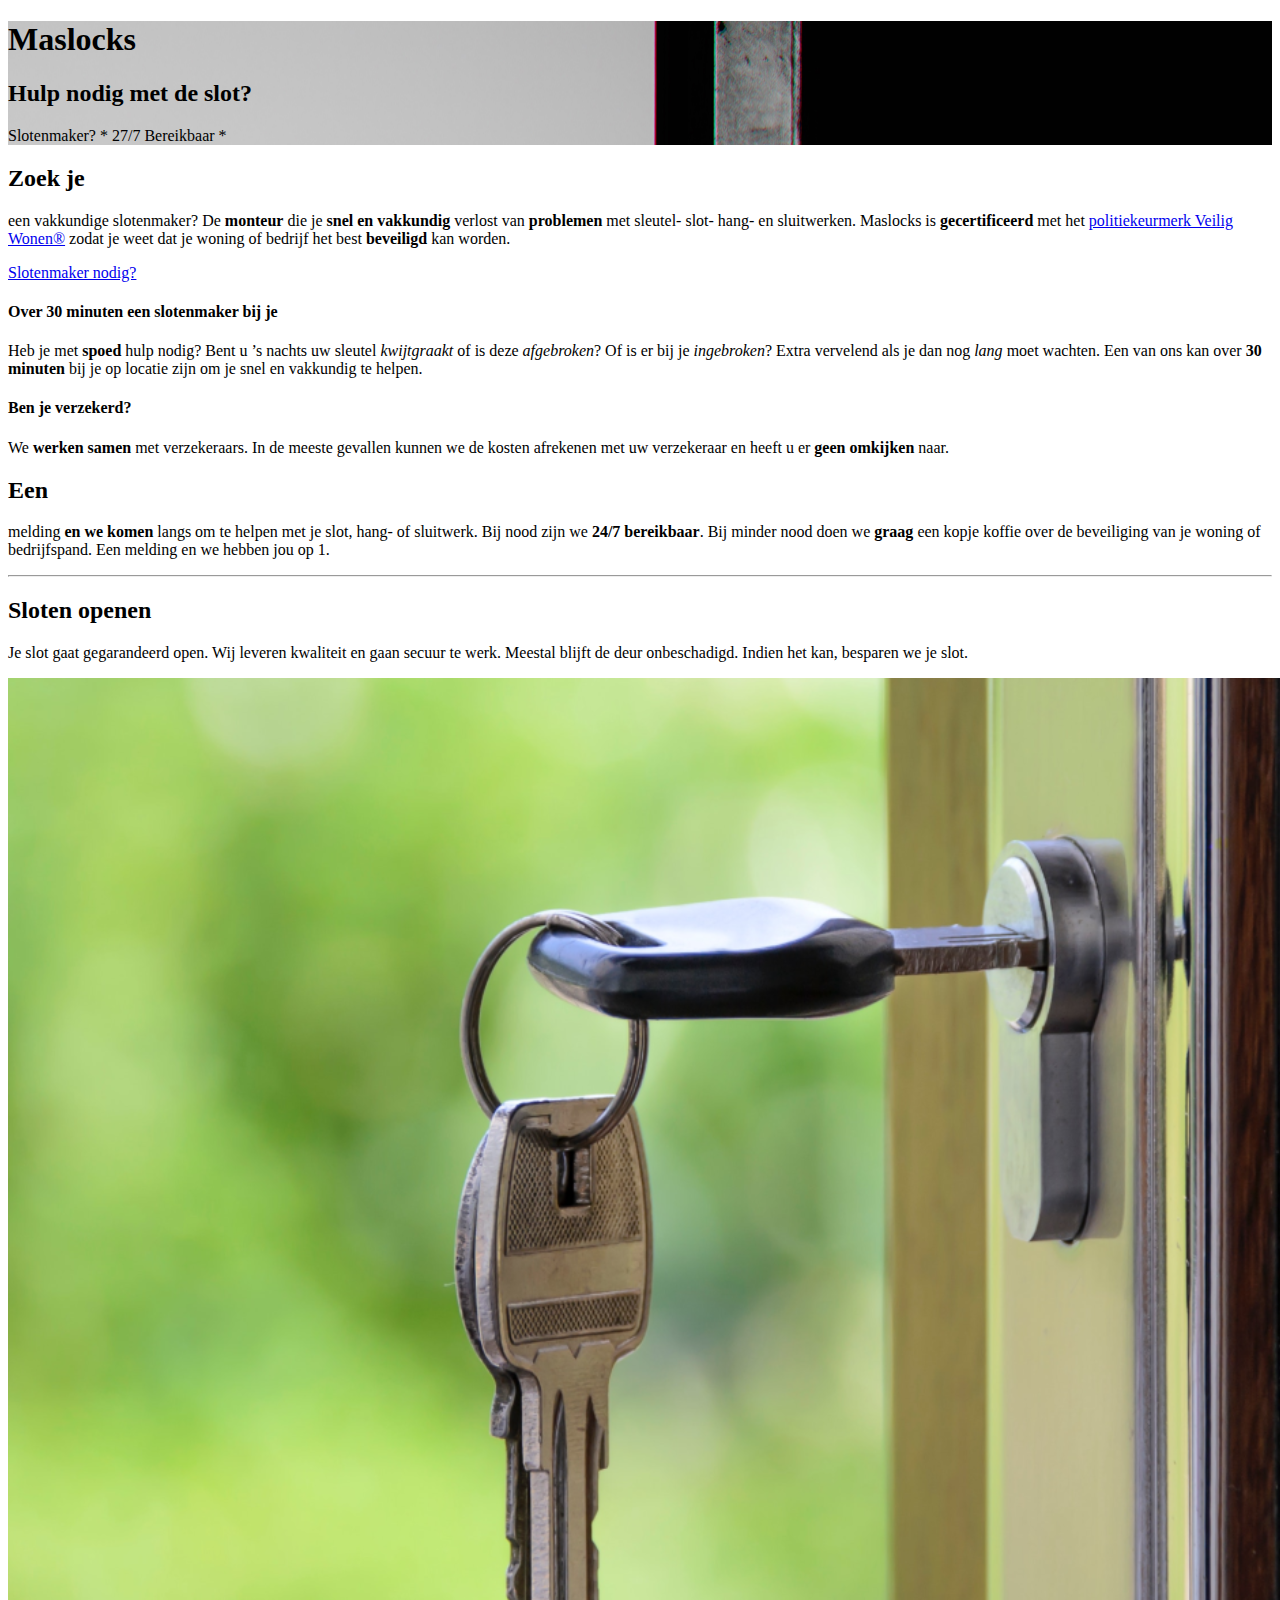
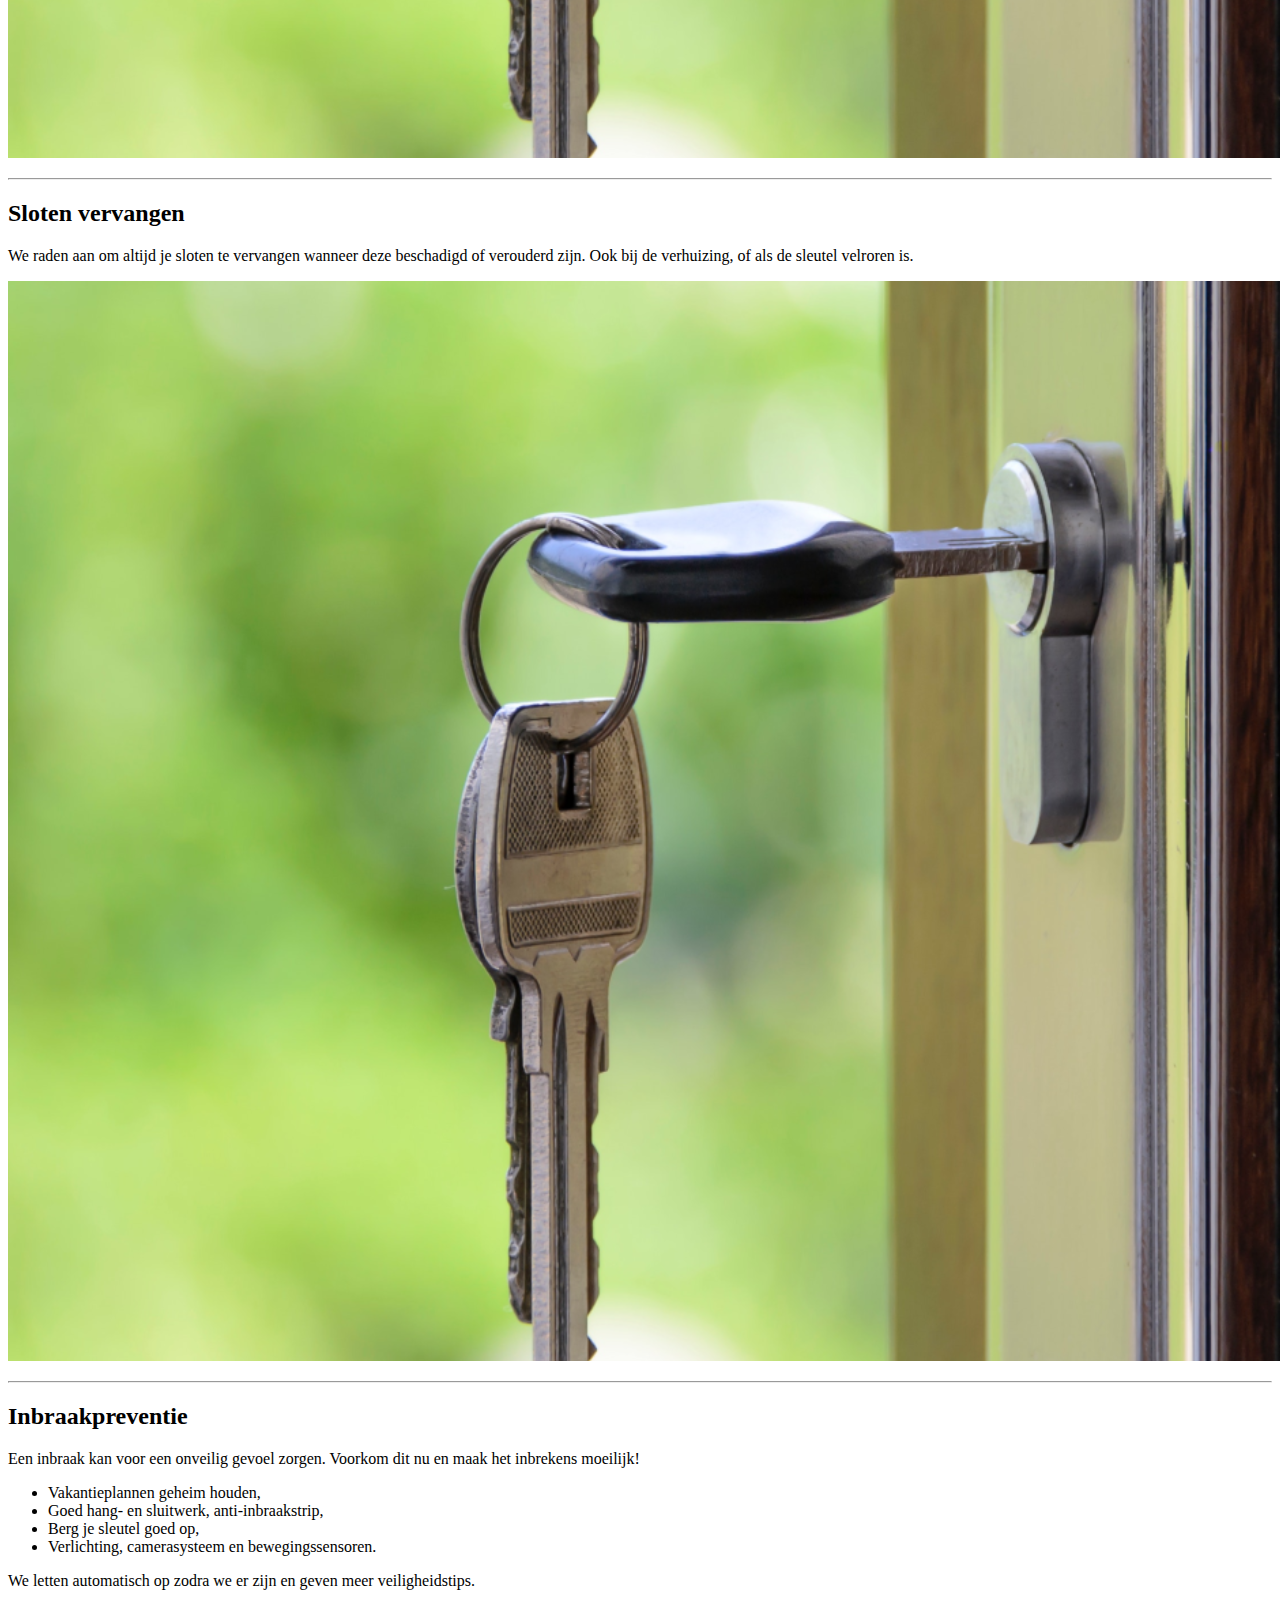
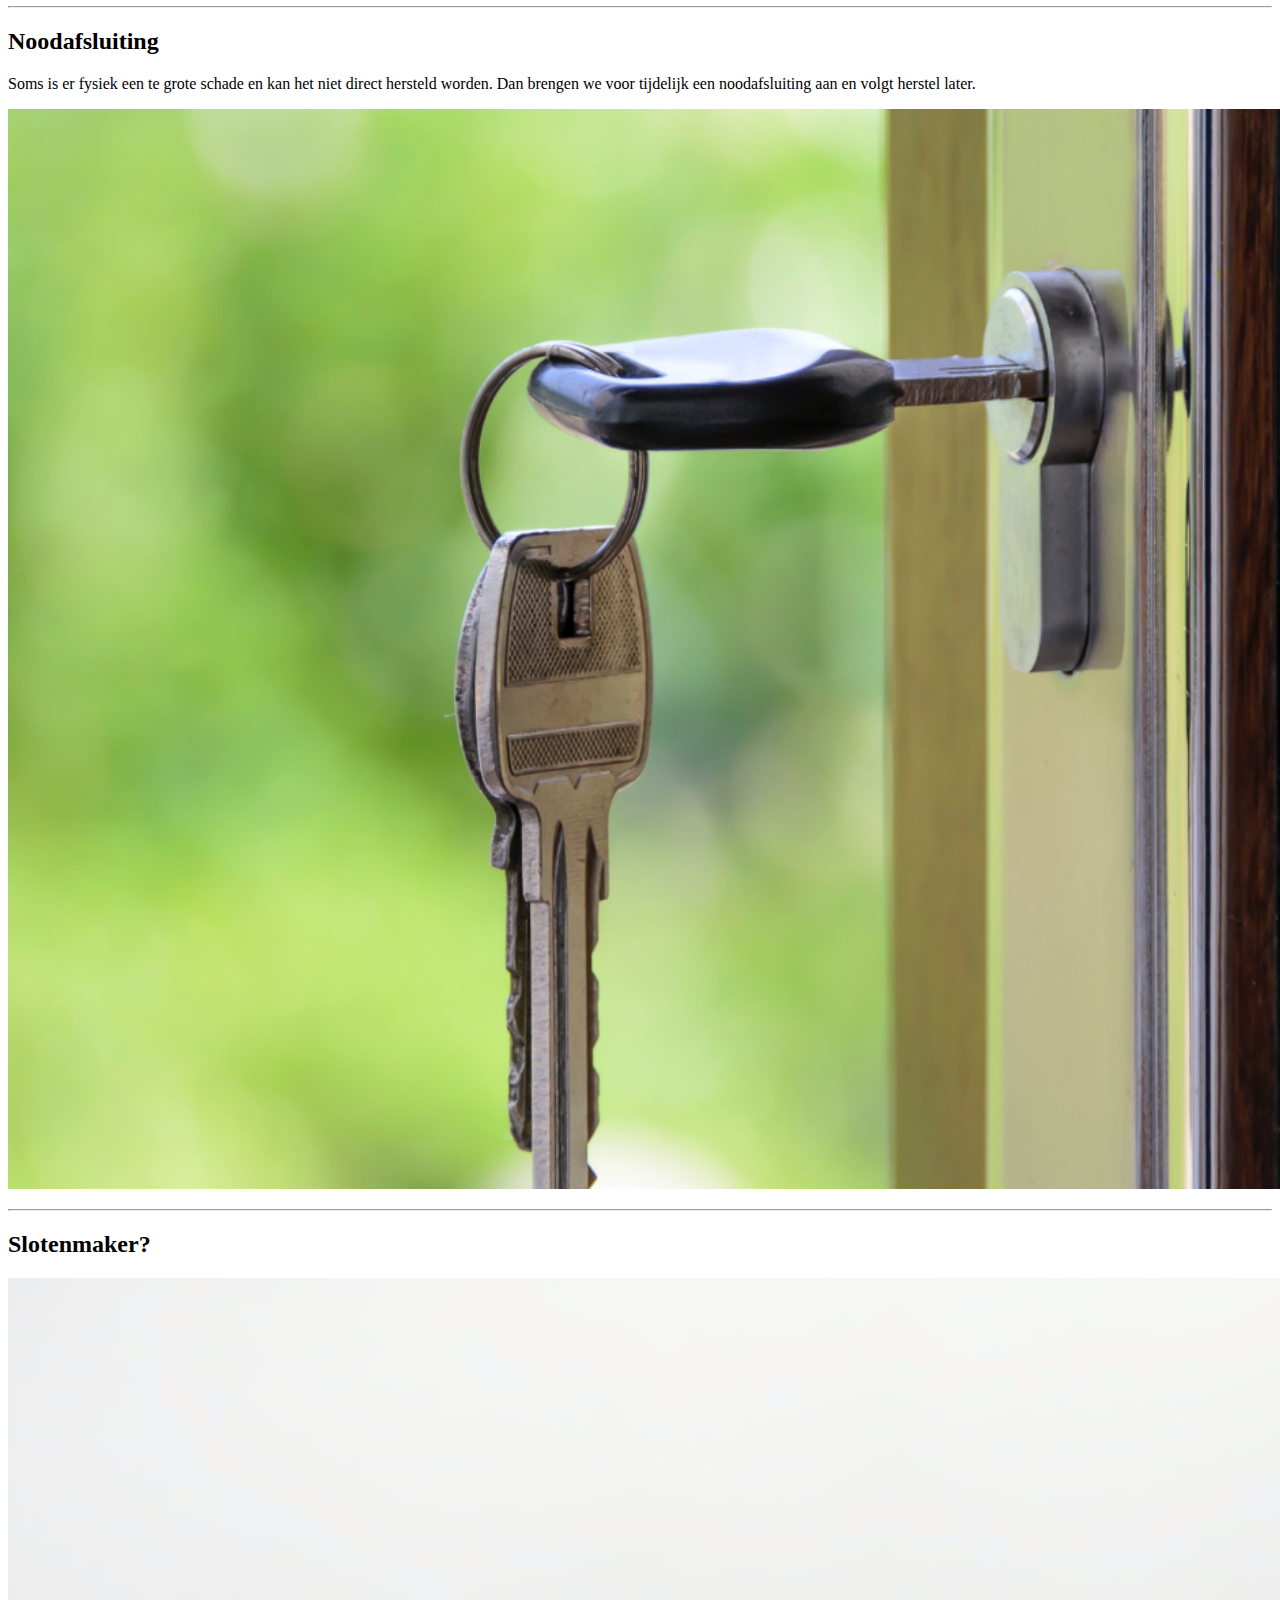
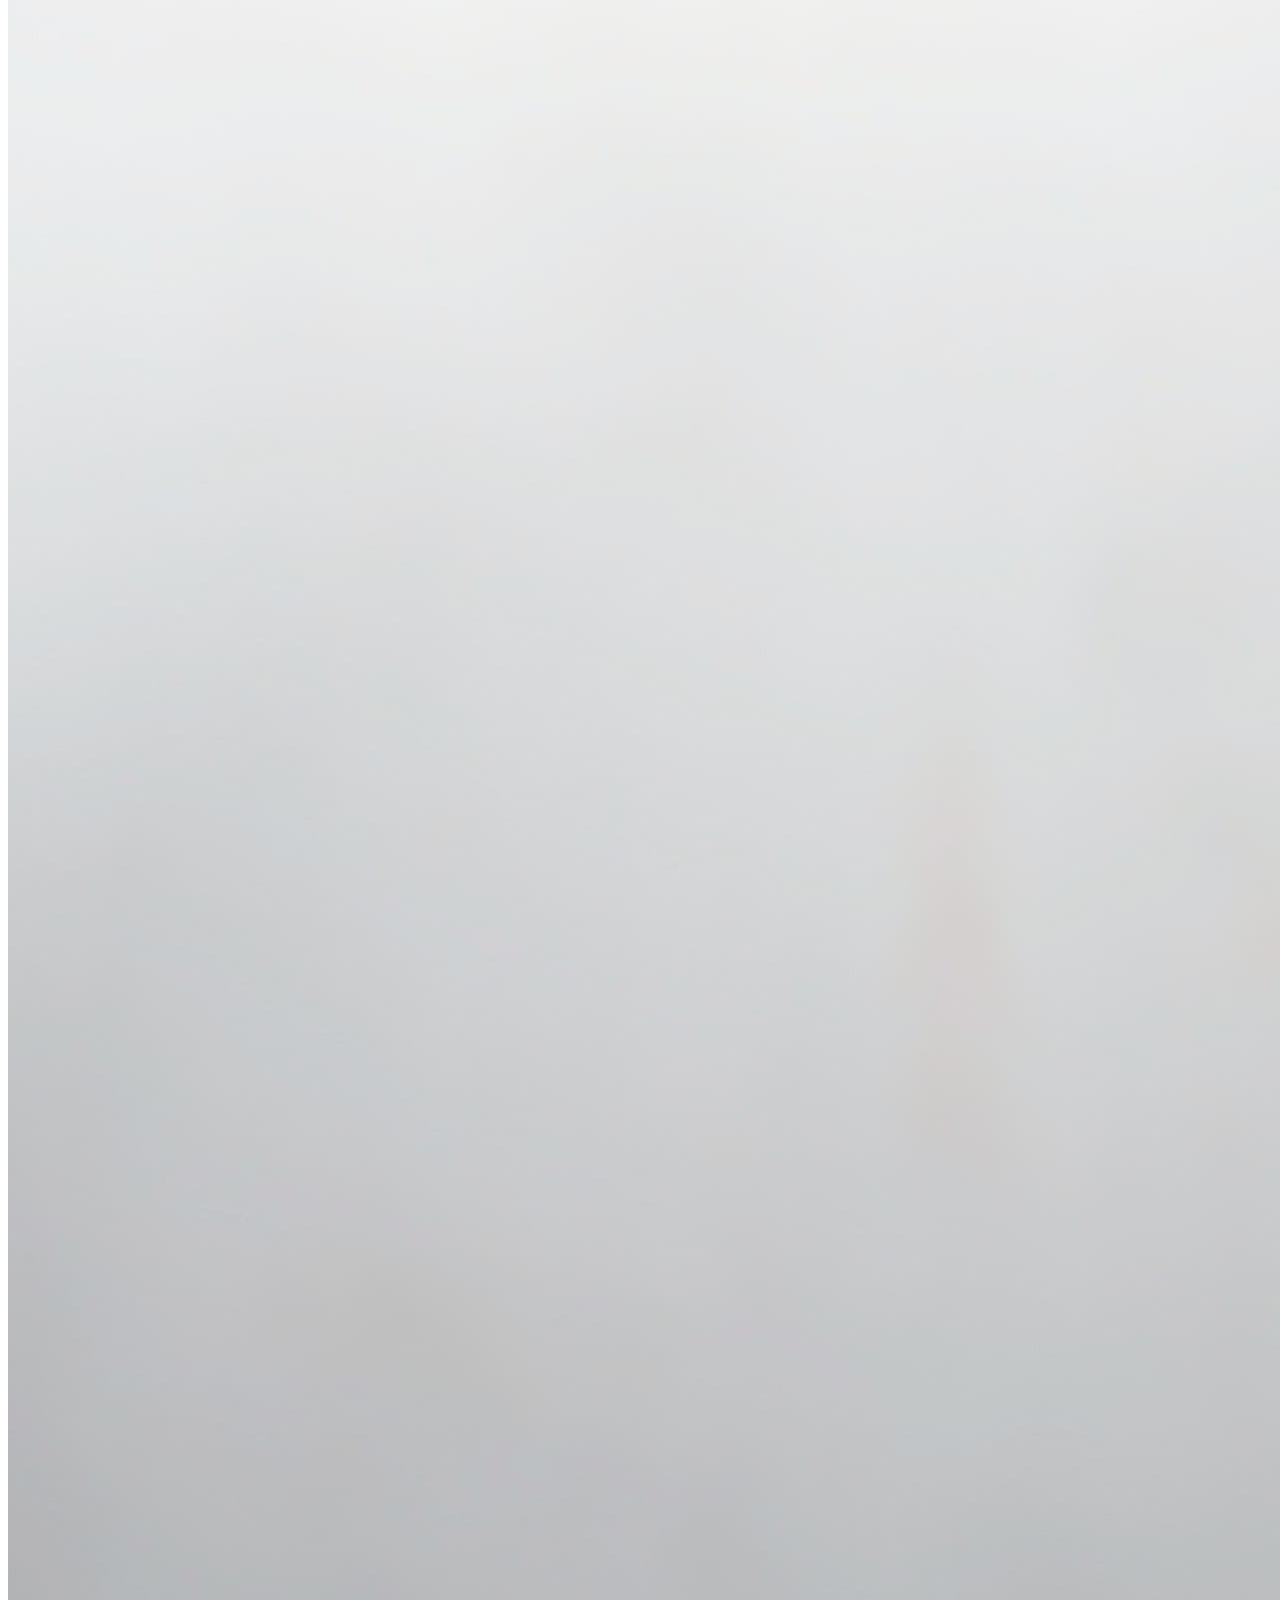
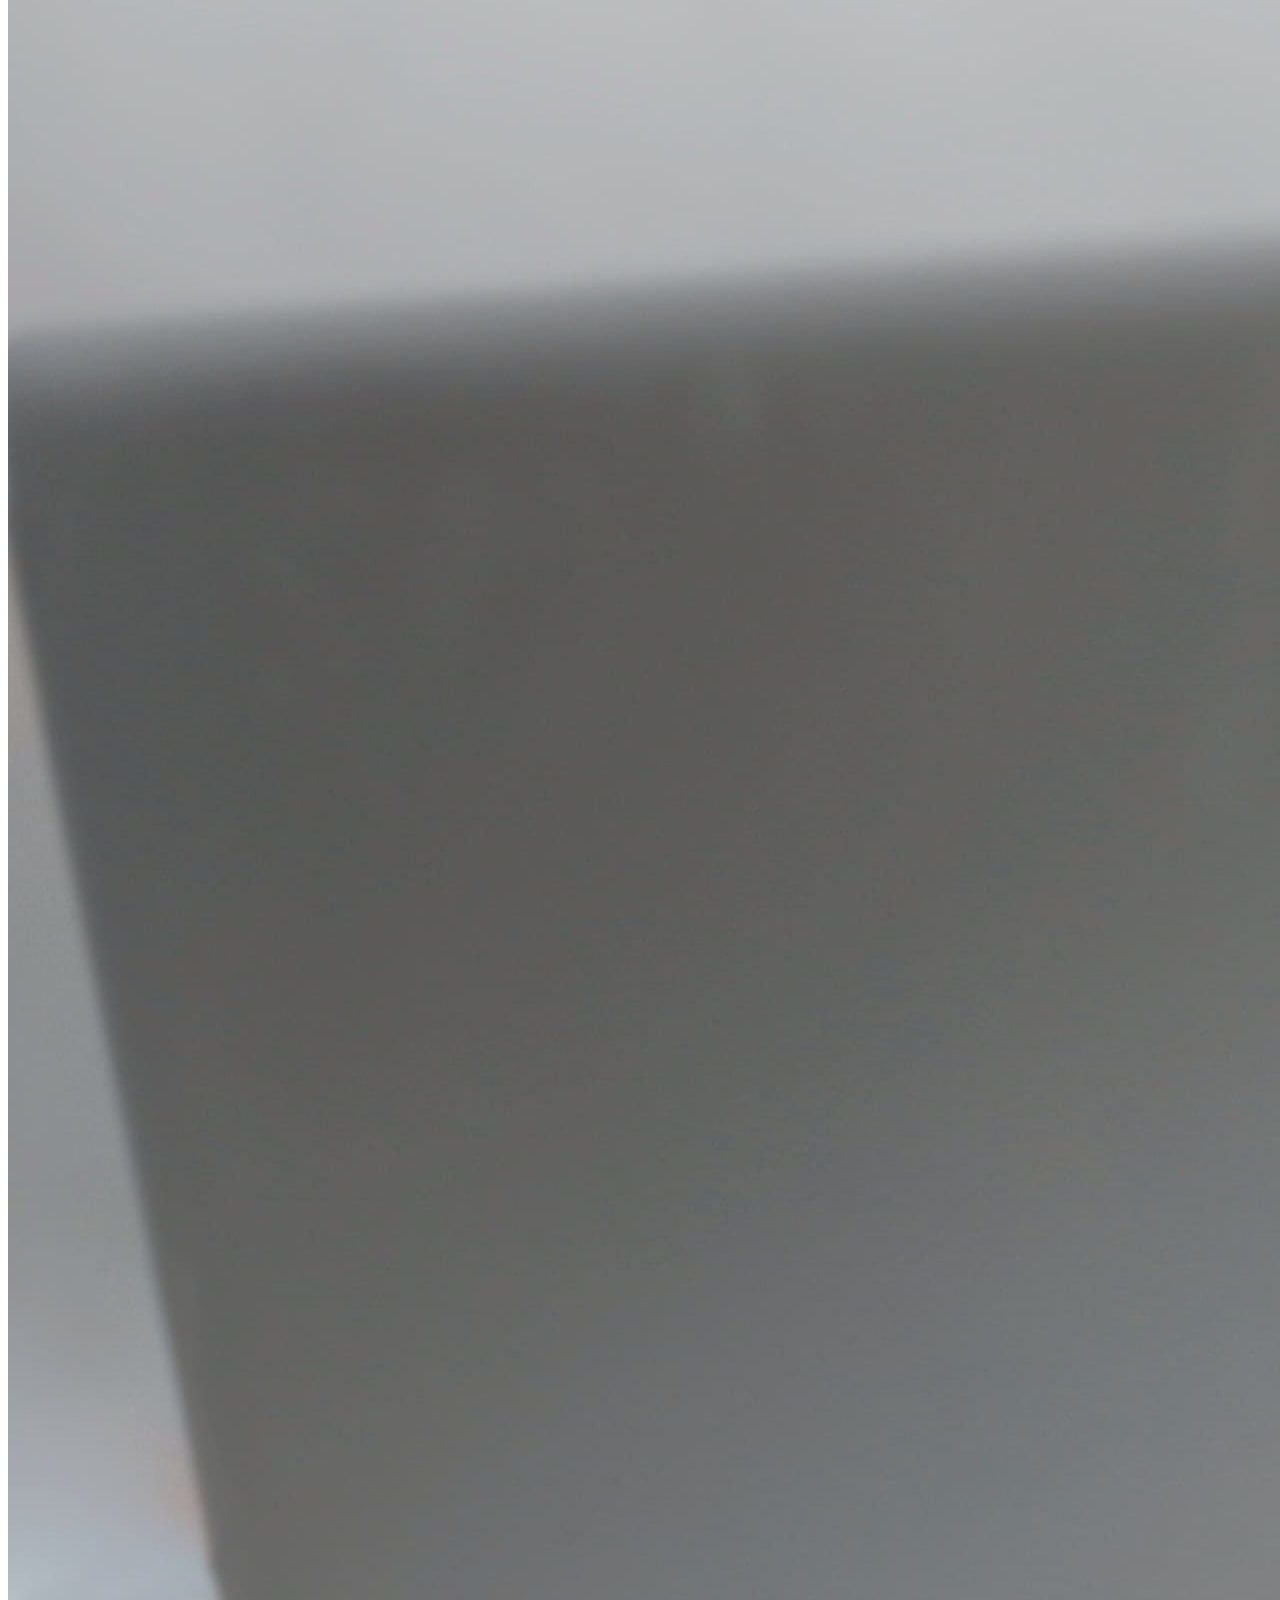
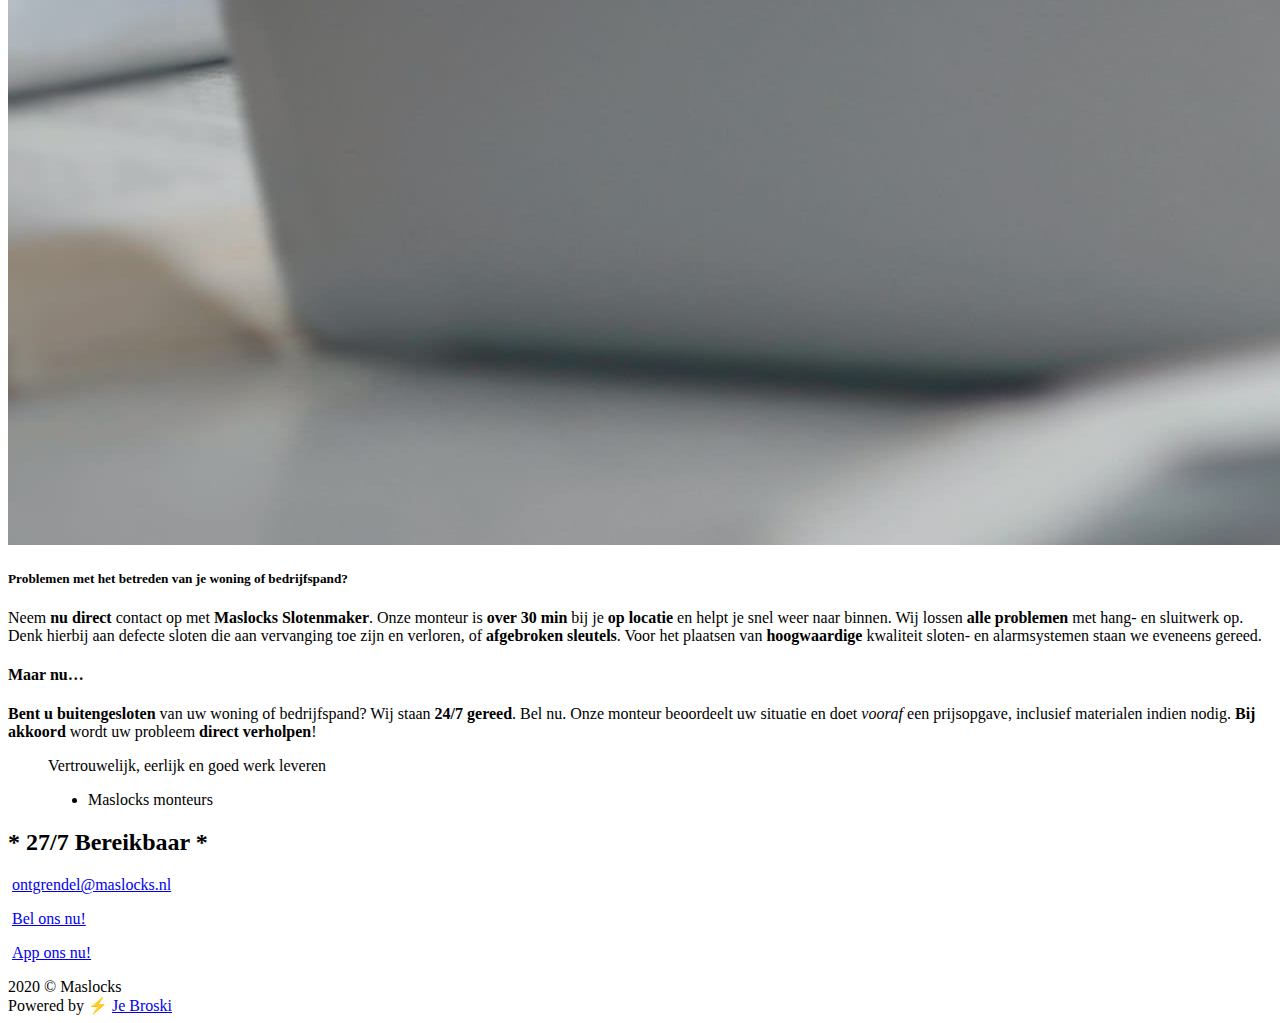
==== index.html @ ec779154 "0.1" ====
<!DOCTYPE html>
<html><meta http-equiv="Content-Type" content="text/html" charset="UTF-8" />
<meta http-equiv="X-UA-Compatible" content="IE=edge,chrome=1" />

<title>Maslocks</title>


  <link rel="shortcut icon" href="https://example.com/images/favicon.png" type="image/png"
/>


  <meta name="description" content="Maslocks slogan"
/>

  <meta name="keywords" content="some, keywords, for, seo, you, know, google, duckduckgo, and, such"
/>
<meta name="referrer" content="no-referrer-when-downgrade" />

<meta name="HandheldFriendly" content="True" />
<meta name="MobileOptimized" content="320" />
<meta name="viewport" content="width=device-width, initial-scale=1.0" />

<link rel="stylesheet" href="https://example.com/css/screen.css" />
<link
  href="https://fonts.googleapis.com/css?family=Open+Sans+Condensed:300,300italic,700"
  rel="stylesheet"
  type="text/css"
/>
<link
  href="https://fonts.googleapis.com/css?family=Oswald:400,300,700|Open+Sans:300italic,400italic,600italic,700italic,800italic,400,300,600,700,800|Roboto+Slab:400,100,300,700"
  rel="stylesheet"
  type="text/css"
/>
<link
  rel="stylesheet"
  href="https://example.com/font-awesome/css/font-awesome.min.css"
/>

<meta property="og:title" content="" />
<meta property="og:description" content="Maslocks slogan" />
<meta property="og:type" content="website" />
<meta property="og:url" content="https://example.com/" />
<meta property="og:image" content="https://example.com/images/cover-image.jpg"/>
<meta property="og:site_name" content="Maslocks" />

<meta name="twitter:card" content="summary_large_image"/>
<meta name="twitter:image" content="https://example.com/images/cover-image.jpg"/>

<meta name="twitter:title" content=""/>
<meta name="twitter:description" content="Maslocks slogan"/>

<meta itemprop="name" content="">
<meta itemprop="description" content="Maslocks slogan">
















<link
  rel="apple-touch-icon"
  sizes="180x180"
  href="https://example.com/images/apple-touch-icon.png"
/>
<link
  rel="icon"
  type="image/png"
  sizes="32x32"
  href="https://example.com/images/favicon-32x32.png"
/>
<link
  rel="icon"
  type="image/png"
  sizes="16x16"
  href="https://example.com/images/favicon-16x16.png"
/>
<body>


<header id="site-head" style="background-image: url(images/cover.png)">
    <div class="vertical">
        <div id="site-head-content" class="inner">

            <h1 class="blog-title">Maslocks</h1>
            <h2 class="blog-description">Hulp nodig met de slot?</h2>

            
                 <a class='btn site-menu' data-title-anchor='slotenmaker'>Slotenmaker?</a>
            
                 <a class='btn site-menu' data-title-anchor='-277-bereikbaar-'>* 27/7 Bereikbaar *</a>
            
            <i id='header-arrow' class="fa fa-angle-down"></i>
        </div>
    </div>
</header>
<main class="content" role="main">

    <div class='fixed-nav'>
    </div>
    
        <div class='post-holder'>
            <article id='zoek-je' class='post first'>
                <header class="post-header">
                    <h2 class="post-title">Zoek je</h2>
                </header>
                <section class="post-content">
                    <p>een vakkundige slotenmaker? De <strong>monteur</strong> die je <strong>snel en vakkundig</strong> verlost van <strong>problemen</strong> met sleutel- slot- hang- en sluitwerken. Maslocks is <strong>gecertificeerd</strong> met het <a href="https://www.politiekeurmerk.nl/pkvw-bedrijven">politiekeurmerk Veilig Wonen®</a> zodat je weet dat je woning of bedrijf het best <strong>beveiligd</strong> kan worden.</p>
<p><a href="#">Slotenmaker nodig?</a></p>
<h4 id="over-30-minuten-een-slotenmaker-bij-je">Over 30 minuten een slotenmaker bij je</h4>
<p>Heb je met <strong>spoed</strong> hulp nodig? Bent u &rsquo;s nachts uw sleutel <em>kwijtgraakt</em> of is deze <em>afgebroken</em>? Of is er bij je <em>ingebroken</em>? Extra vervelend als je dan nog <em>lang</em> moet wachten. Een van ons kan over <strong>30 minuten</strong> bij je op locatie zijn om je snel en vakkundig te helpen.</p>
<h4 id="ben-je-verzekerd">Ben je verzekerd?</h4>
<p>We <strong>werken samen</strong> met verzekeraars. In de meeste gevallen kunnen we de kosten afrekenen met uw verzekeraar en heeft u er <strong>geen omkijken</strong> naar.</p>

                </section>
            </article>
            <div class='post-after'></div>
        </div>
    
        <div class='post-holder'>
            <article id='een' class='post '>
                <header class="post-header">
                    <h2 class="post-title">Een</h2>
                </header>
                <section class="post-content">
                    <p>melding <strong>en we komen</strong> langs om te helpen met je slot, hang- of sluitwerk. Bij nood zijn we <strong>24/7 bereikbaar</strong>. Bij minder nood doen we <strong>graag</strong> een kopje koffie over de beveiliging van je woning of bedrijfspand. Een melding en we hebben jou op 1.</p>
<hr>
<h2 id="sloten-openen">Sloten openen</h2>
<p>Je slot gaat gegarandeerd open. Wij leveren kwaliteit en gaan secuur te werk. Meestal blijft de deur onbeschadigd. Indien het kan, besparen we je slot.</p>
<p><img src="images/cover-image.png" alt="Sloten openen"></p>
<hr>
<h2 id="sloten-vervangen">Sloten vervangen</h2>
<p>We raden aan om altijd je sloten te vervangen wanneer deze beschadigd of verouderd zijn. Ook bij de verhuizing, of als de sleutel velroren is.</p>
<p><img src="images/cover-image.png" alt="Sloten vervangen"></p>
<hr>
<h2 id="inbraakpreventie">Inbraakpreventie</h2>
<p>Een inbraak kan voor een onveilig gevoel zorgen. Voorkom dit nu en maak het inbrekens moeilijk!</p>
<ul>
<li>Vakantieplannen geheim houden,</li>
<li>Goed hang- en sluitwerk, anti-inbraakstrip,</li>
<li>Berg je sleutel goed op,</li>
<li>Verlichting, camerasysteem en bewegingssensoren.</li>
</ul>
<p>We letten automatisch op zodra we er zijn en geven meer veiligheidstips.</p>
<hr>
<h2 id="noodafsluiting">Noodafsluiting</h2>
<p>Soms is er fysiek een te grote schade en kan het niet direct hersteld worden. Dan brengen we voor tijdelijk een noodafsluiting aan en volgt herstel later.</p>
<p><img src="images/cover-image.png" alt="Sloten openen"></p>
<hr>

                </section>
            </article>
            <div class='post-after'></div>
        </div>
    
        <div class='post-holder'>
            <article id='slotenmaker' class='post '>
                <header class="post-header">
                    <h2 class="post-title">Slotenmaker?</h2>
                </header>
                <section class="post-content">
                    <p><img src="images/happy-ethnic-woman-sitting-at-table-with-laptop-3769021.jpg" alt="Jane Doe"></p>
<h5 id="problemen-met-het-betreden-van-je-woning-of-bedrijfspand">Problemen met het betreden van je woning of bedrijfspand?</h5>
<p>Neem <strong>nu direct</strong> contact op met <strong>Maslocks Slotenmaker</strong>. Onze monteur is <strong>over 30 min</strong> bij je <strong>op locatie</strong> en helpt je snel weer naar binnen.
Wij lossen <strong>alle problemen</strong> met hang- en sluitwerk op. Denk hierbij aan defecte sloten die aan vervanging toe zijn en verloren, of <strong>afgebroken sleutels</strong>. Voor het plaatsen van <strong>hoogwaardige</strong> kwaliteit sloten- en alarmsystemen staan we eveneens gereed.</p>
<h4 id="maar-nu">Maar nu&hellip;</h4>
<p><strong>Bent u buitengesloten</strong> van uw woning of bedrijfspand? Wij staan <strong>24/7 gereed</strong>. Bel nu. Onze monteur beoordeelt uw situatie en doet <em>vooraf</em> een prijsopgave, inclusief materialen indien nodig. <strong>Bij akkoord</strong> wordt uw probleem <strong>direct verholpen</strong>!</p>
<blockquote>
<p>Vertrouwelijk, eerlijk en goed werk leveren</p>
<ul>
<li>Maslocks monteurs</li>
</ul>
</blockquote>

                </section>
            </article>
            <div class='post-after'></div>
        </div>
    
        <div class='post-holder'>
            <article id='-277-bereikbaar-' class='post last'>
                <header class="post-header">
                    <h2 class="post-title">* 27/7 Bereikbaar *</h2>
                </header>
                <section class="post-content">
                    <p><i class="fa fa-envelope"></i>
 <a href="mailto:slotenmakermaslocks@gmail.com?subject=Een%20vraag%20over%20een%20goed%20slot.&amp;body=Hoi%20Maslocks%20Slotenmaker%2C%0D%0A%0D%0A(Uw%20bericht)%0D%0A%0D%0AGroet%2C%0D%0A%0D%0A(Uw%20naam)">ontgrendel@maslocks.nl</a></p>
<p><i class="fa fa-phone"></i>
 <a href="tel:0686381121">Bel ons nu!</a></p>
<p><i class="fa fa-whatsapp"></i>
 <a href="https://api.whatsapp.com/send?phone=0686381121&amp;text=%F0%9F%86%98Maslocks!%C2%A0Help,%C2%A0ik%C2%A0wil%C2%A0naar%C2%A0binnen!">App ons nu!</a></p>

                </section>
            </article>
            <div class='post-after'></div>
        </div>
    
</main>
<footer class="site-footer">
  <div class="inner">
    
      <section class="copyright">2020 © Maslocks</section>


    <section></section>
    
      <section>
        Powered by ⚡
        <a href="#" title="Jan Raasch">Je Broski</a>
      </section>

  </div>
</footer>

    <script
      type="text/javascript"
      src="https://code.jquery.com/jquery-1.11.3.min.js"
    ></script>

    
    <script type="text/javascript" src='https://example.com/js/icons.js'></script>
    <script type="text/javascript" src='https://example.com/js/index.js'></script>
    
</body>
</html>
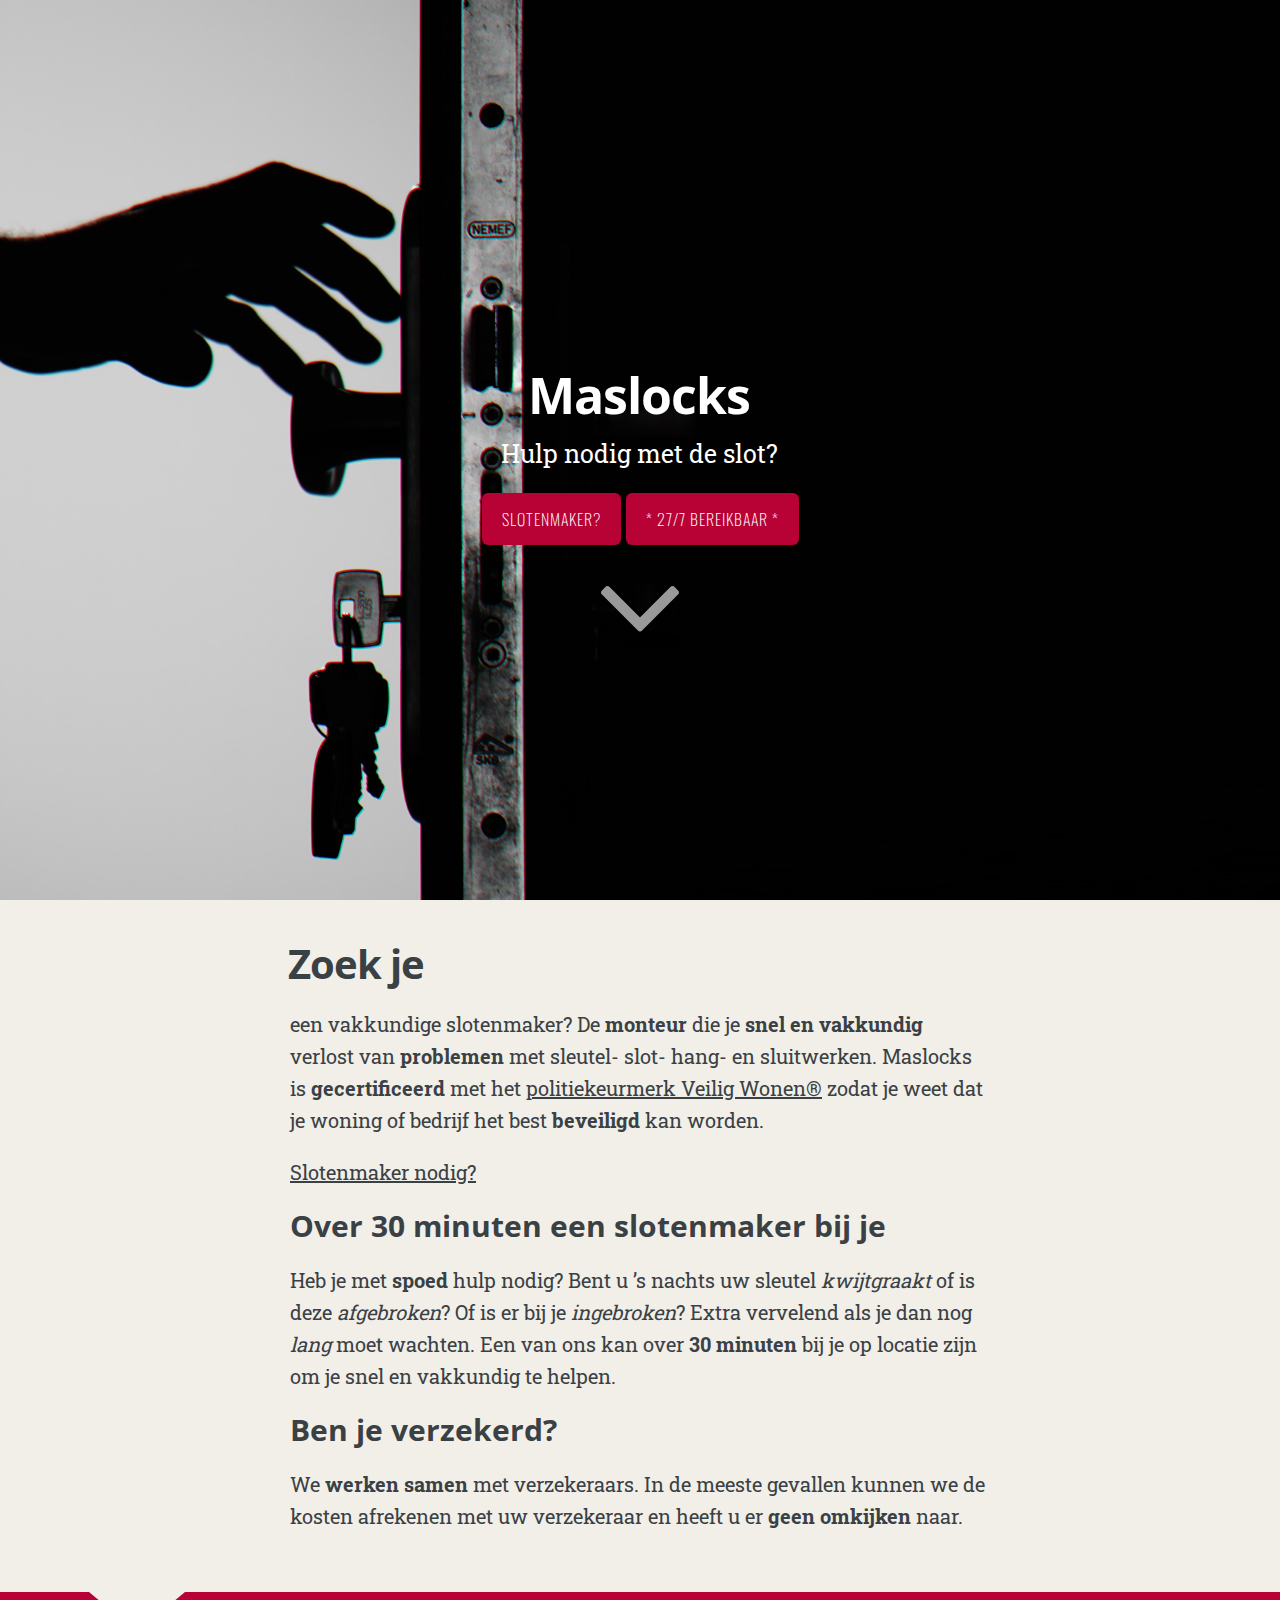
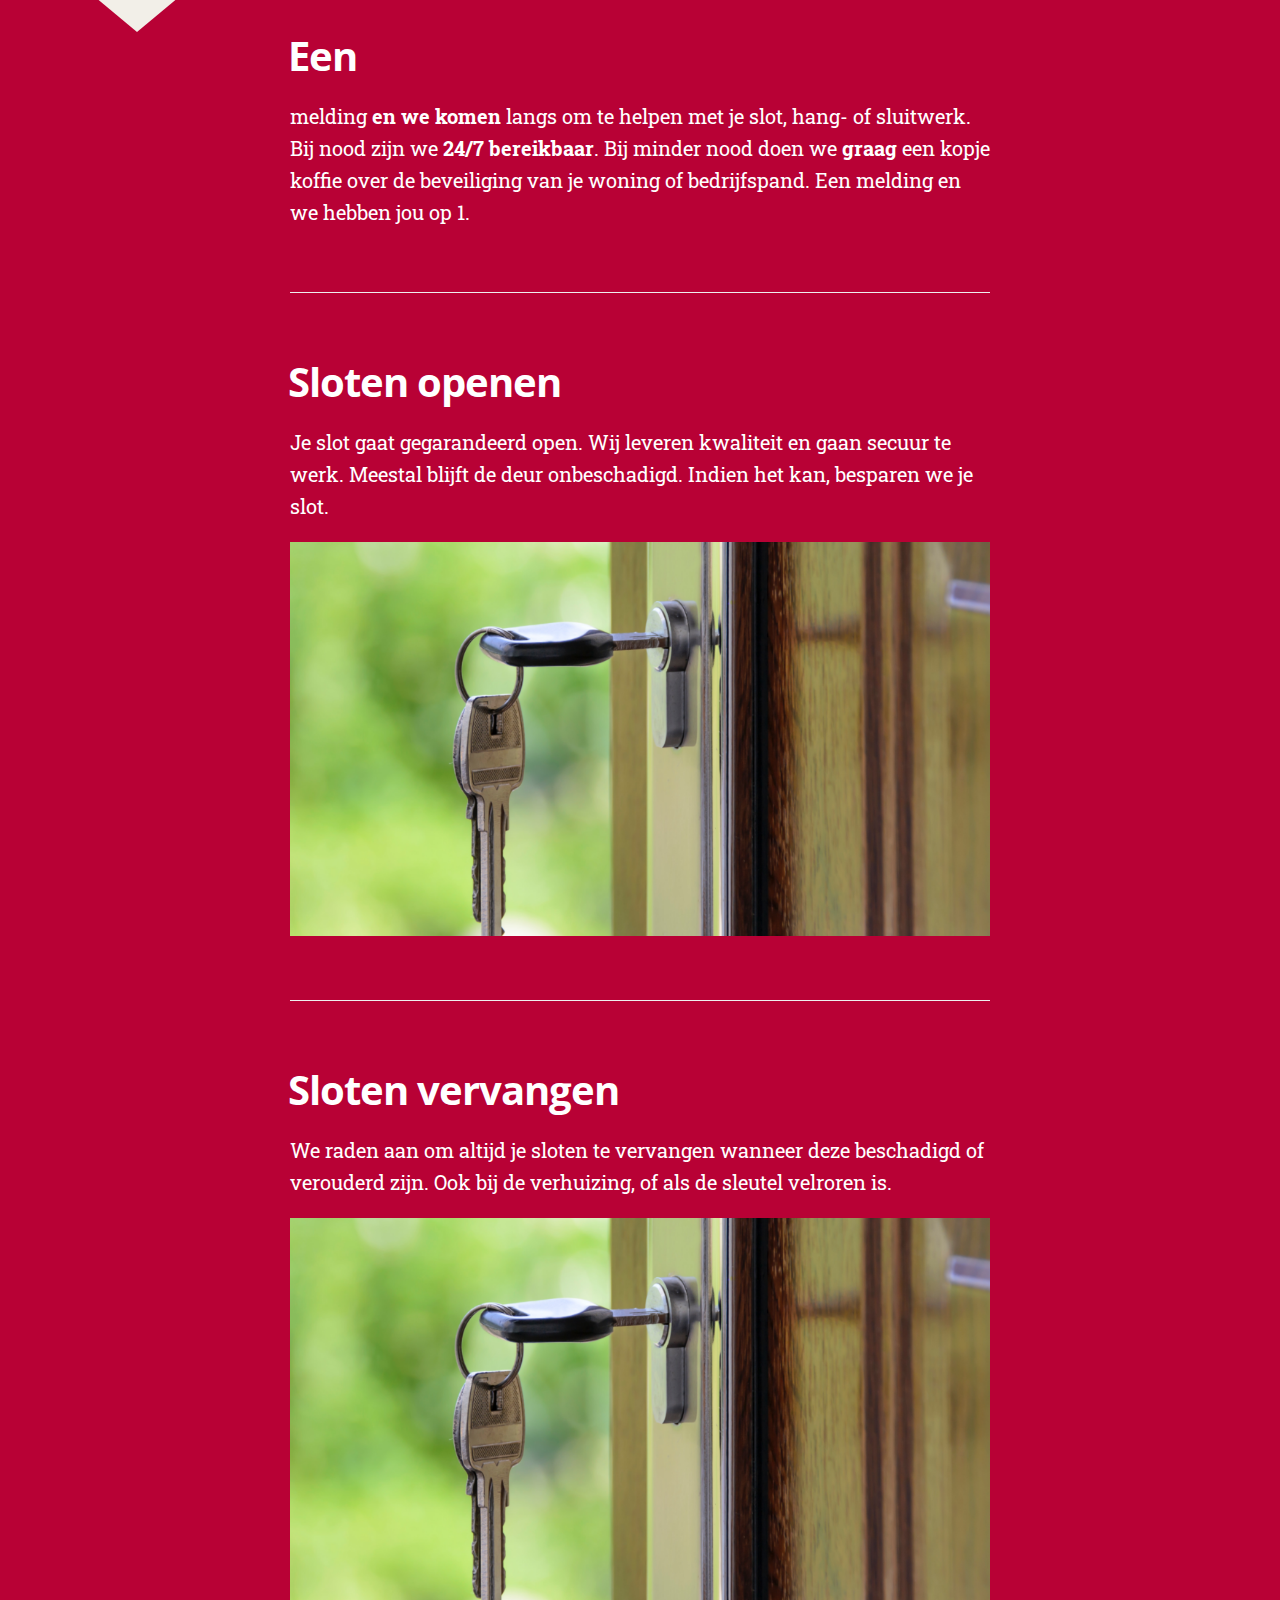
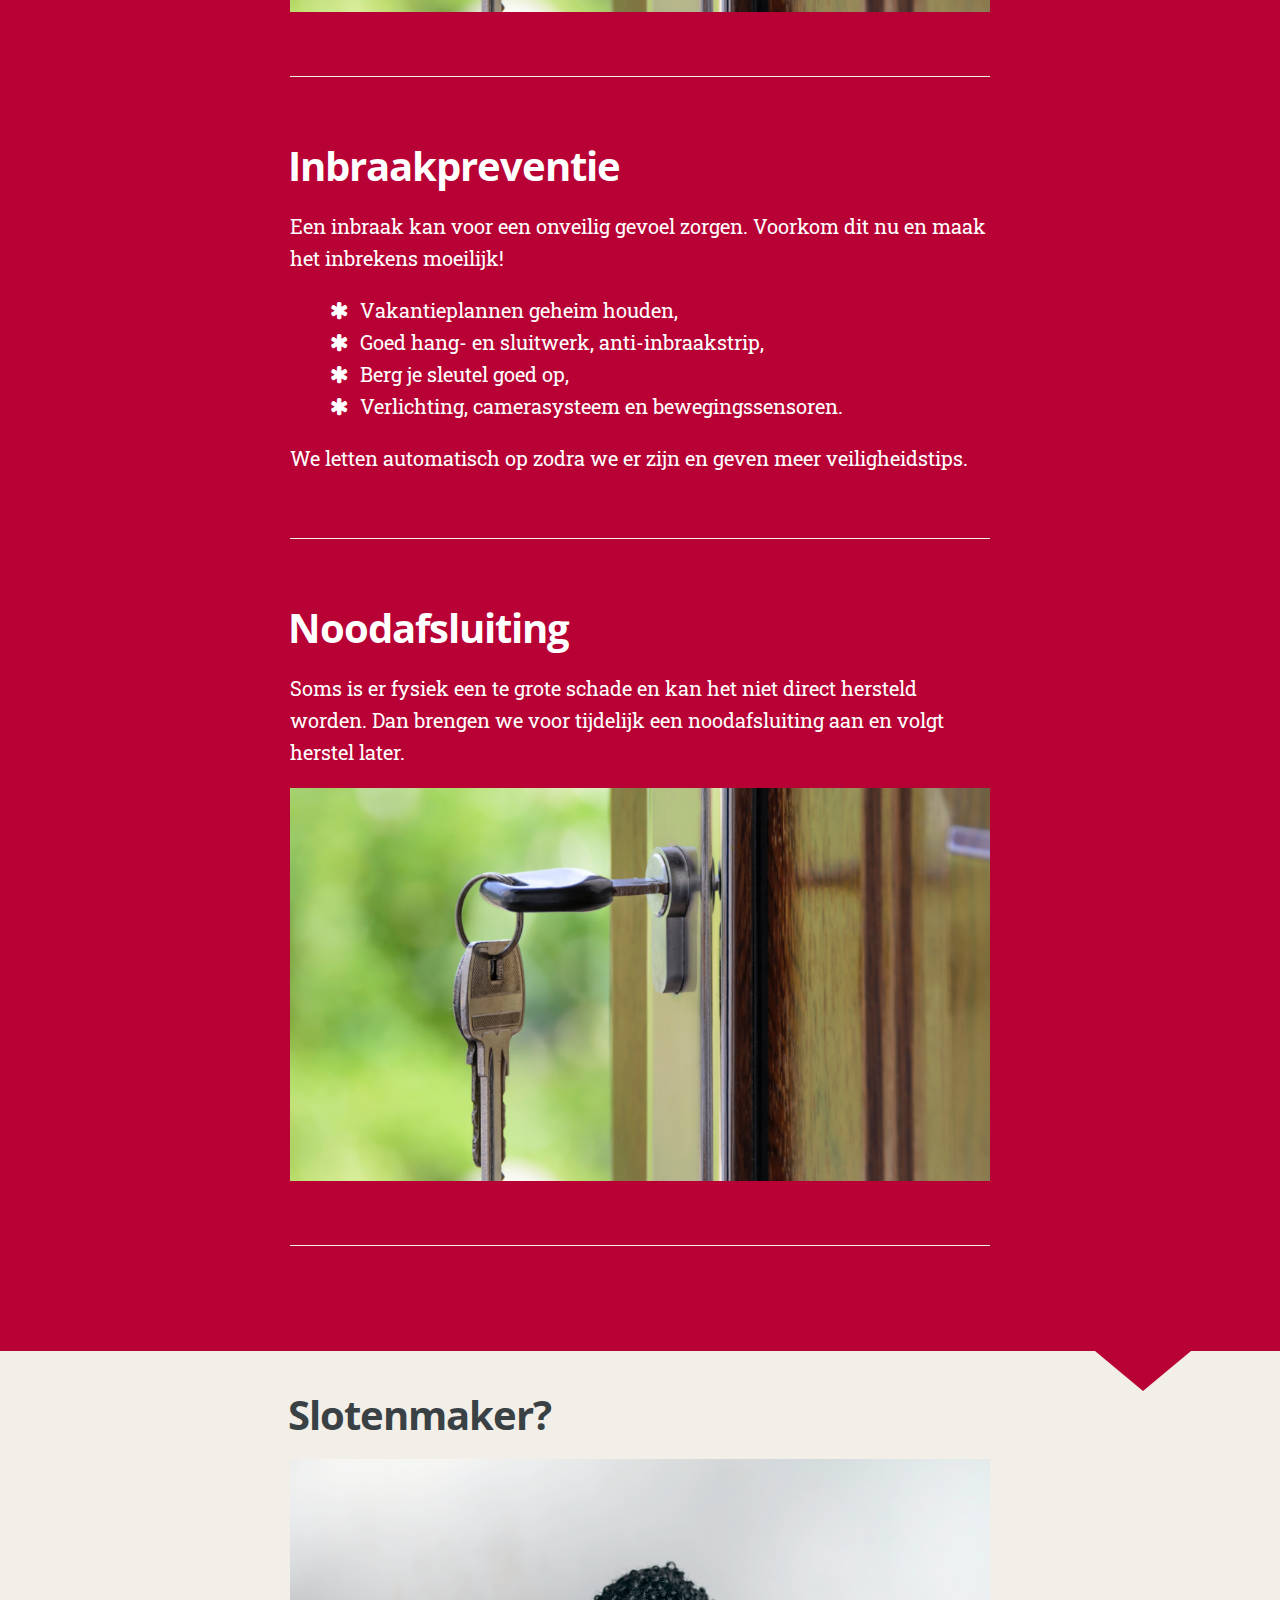
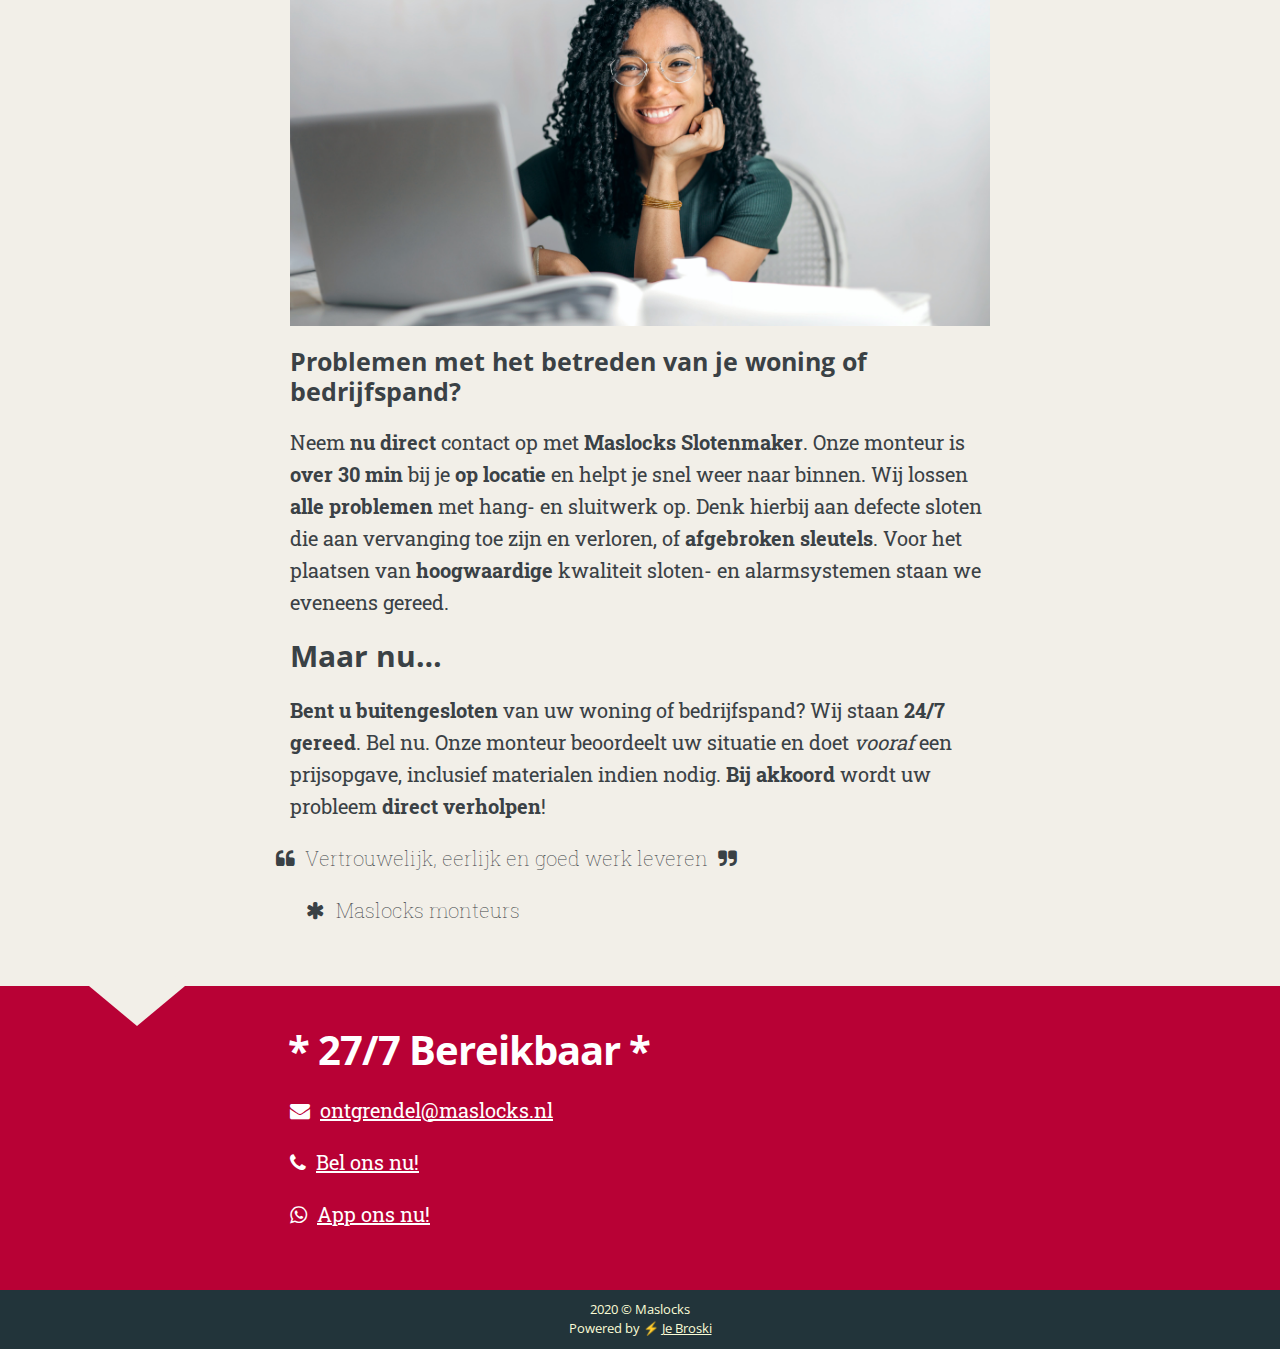
==== commit e4b0ddd1: "0.1" ====
--- a/index.html
+++ b/index.html
@@ -5,7 +5,7 @@
 <title>Maslocks</title>
 
 
-  <link rel="shortcut icon" href="https://example.com/images/favicon.png" type="image/png"
+  <link rel="shortcut icon" href="https://tausiekai.github.io/maslocks/images/favicon.png" type="image/png"
 />
 
 
@@ -20,7 +20,7 @@
 <meta name="MobileOptimized" content="320" />
 <meta name="viewport" content="width=device-width, initial-scale=1.0" />
 
-<link rel="stylesheet" href="https://example.com/css/screen.css" />
+<link rel="stylesheet" href="https://tausiekai.github.io/maslocks/css/screen.css" />
 <link
   href="https://fonts.googleapis.com/css?family=Open+Sans+Condensed:300,300italic,700"
   rel="stylesheet"
@@ -33,18 +33,18 @@
 />
 <link
   rel="stylesheet"
-  href="https://example.com/font-awesome/css/font-awesome.min.css"
+  href="https://tausiekai.github.io/maslocks/font-awesome/css/font-awesome.min.css"
 />
 
 <meta property="og:title" content="" />
 <meta property="og:description" content="Maslocks slogan" />
 <meta property="og:type" content="website" />
-<meta property="og:url" content="https://example.com/" />
-<meta property="og:image" content="https://example.com/images/cover-image.jpg"/>
+<meta property="og:url" content="https://tausiekai.github.io/maslocks/" />
+<meta property="og:image" content="https://tausiekai.github.io/maslocks/images/cover-image.jpg"/>
 <meta property="og:site_name" content="Maslocks" />
 
 <meta name="twitter:card" content="summary_large_image"/>
-<meta name="twitter:image" content="https://example.com/images/cover-image.jpg"/>
+<meta name="twitter:image" content="https://tausiekai.github.io/maslocks/images/cover-image.jpg"/>
 
 <meta name="twitter:title" content=""/>
 <meta name="twitter:description" content="Maslocks slogan"/>
@@ -70,19 +70,19 @@
 <link
   rel="apple-touch-icon"
   sizes="180x180"
-  href="https://example.com/images/apple-touch-icon.png"
+  href="https://tausiekai.github.io/maslocks/images/apple-touch-icon.png"
 />
 <link
   rel="icon"
   type="image/png"
   sizes="32x32"
-  href="https://example.com/images/favicon-32x32.png"
+  href="https://tausiekai.github.io/maslocks/images/favicon-32x32.png"
 />
 <link
   rel="icon"
   type="image/png"
   sizes="16x16"
-  href="https://example.com/images/favicon-16x16.png"
+  href="https://tausiekai.github.io/maslocks/images/favicon-16x16.png"
 />
 <body>
 
@@ -227,8 +227,8 @@
     ></script>
 
     
-    <script type="text/javascript" src='https://example.com/js/icons.js'></script>
-    <script type="text/javascript" src='https://example.com/js/index.js'></script>
+    <script type="text/javascript" src='https://tausiekai.github.io/maslocks/js/icons.js'></script>
+    <script type="text/javascript" src='https://tausiekai.github.io/maslocks/js/index.js'></script>
     
 </body>
 </html>
